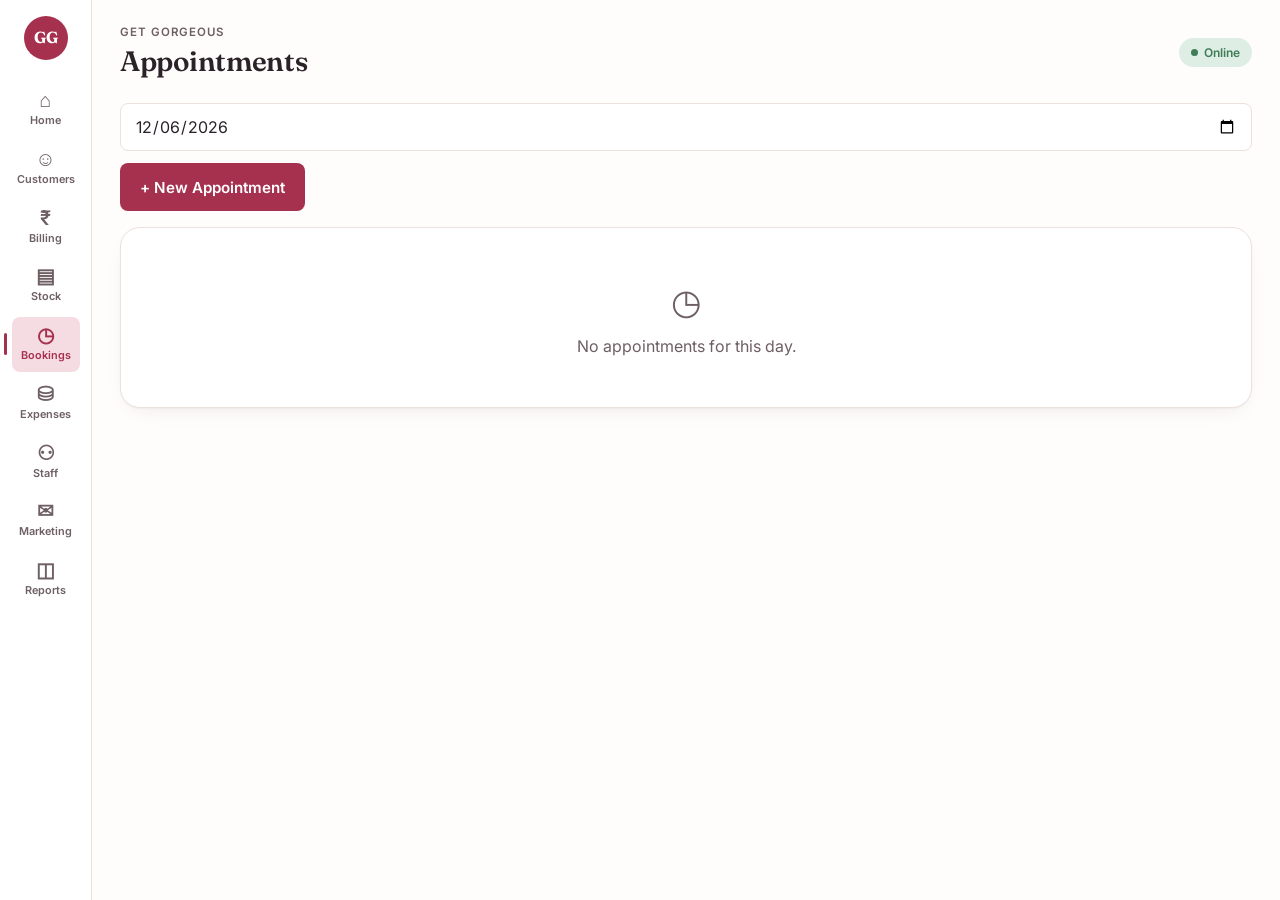
==== appointments.html @ 6c10d565 "first commit" ====
<!DOCTYPE html>
<html lang="en">
<head>
<meta charset="UTF-8">
<meta name="viewport" content="width=device-width, initial-scale=1, maximum-scale=1, user-scalable=no">
<title>Appointments — Get Gorgeous</title>
<link rel="manifest" href="manifest.json">
<link href="https://fonts.googleapis.com/css2?family=Fraunces:wght@600;700&family=Inter:wght@400;500;600;700&display=swap" rel="stylesheet">
<link rel="stylesheet" href="assets/css/style.css">
</head>
<body>
  <div class="app-shell">
    <nav class="sidebar" id="sidebar"></nav>
    <main class="main">
      <div class="topbar" id="topbar"></div>

      <div class="flex gap-12 mb-16" style="justify-content: space-between; flex-wrap: wrap;">
        <input type="date" id="dateFilter">
        <button class="btn btn-primary" onclick="openApptModal()">+ New Appointment</button>
      </div>

      <div class="card" style="padding:0;">
        <div id="apptList"></div>
      </div>
    </main>
  </div>

  <!-- Appointment Modal -->
  <dialog id="apptModal" style="border:none; border-radius: 20px; padding: 0; width: min(520px, 92vw);">
    <form method="dialog" id="apptForm" class="card" style="border:none; box-shadow:none;">
      <h2 class="mb-16">New Appointment</h2>
      <input type="hidden" id="apptId">
      <div class="field">
        <label>Customer *</label>
        <select id="apptCustomer" required></select>
      </div>
      <div class="field">
        <label>Services</label>
        <select id="apptServices" multiple size="4"></select>
        <div class="text-soft" style="font-size:0.78rem;">Ctrl/Cmd-click to select multiple</div>
      </div>
      <div class="grid grid-2">
        <div class="field"><label>Beautician</label><input id="apptBeautician" type="text"></div>
        <div class="field"><label>Date & Time *</label><input id="apptDateTime" type="datetime-local" required></div>
      </div>
      <div class="flex gap-12" style="justify-content: flex-end;">
        <button type="button" class="btn btn-ghost" onclick="document.getElementById('apptModal').close()">Cancel</button>
        <button type="submit" class="btn btn-primary">Save Appointment</button>
      </div>
    </form>
  </dialog>

  <script src="assets/js/db.js"></script>
  <script src="assets/js/shell.js"></script>
  <script src="assets/js/appointments.js"></script>
</body>
</html>
---- assets/css/style.css ----
/* ============================================
   Get Gorgeous — Design Tokens
   Signature: "vanity mirror" cards — soft rounded
   surfaces with a berry accent bar that lights up
   on the active section, echoing a lit mirror frame.
   ============================================ */

:root {
  /* Color */
  --bg: #FFFDFB;
  --surface: #FFFFFF;
  --surface-sunken: #F7F1EE;
  --ink: #2B2229;
  --ink-soft: #6E5F63;
  --line: #EBE1DD;

  --accent: #A6314F;        /* signature berry — active states, CTAs */
  --accent-ink: #FFFFFF;
  --accent-soft: #F5DCE2;   /* pale blush — badges, hover backgrounds */
  --gold: #A87C3F;          /* money / loyalty points */
  --gold-soft: #F1E4CE;
  --success: #3F7D58;
  --success-soft: #DFEEE4;
  --warn: #B85C1D;
  --warn-soft: #F6E3D3;
  --danger: #A6314F;

  /* Type */
  --font-display: 'Fraunces', Georgia, serif;
  --font-body: 'Inter', -apple-system, sans-serif;

  /* Scale */
  --radius-sm: 8px;
  --radius-md: 14px;
  --radius-lg: 20px;
  --shadow-card: 0 1px 2px rgba(43,34,41,0.04), 0 8px 24px -12px rgba(43,34,41,0.12);
  --touch-min: 48px;
}

* { box-sizing: border-box; }
html, body { height: 100%; }

body {
  margin: 0;
  background: var(--bg);
  color: var(--ink);
  font-family: var(--font-body);
  font-size: 16px;
  line-height: 1.45;
  -webkit-tap-highlight-color: transparent;
}

h1, h2, h3, .display {
  font-family: var(--font-display);
  font-weight: 600;
  letter-spacing: -0.01em;
  margin: 0;
  color: var(--ink);
}
h1 { font-size: 1.75rem; }
h2 { font-size: 1.3rem; }
h3 { font-size: 1.05rem; }

.eyebrow {
  font-size: 0.72rem;
  font-weight: 600;
  text-transform: uppercase;
  letter-spacing: 0.08em;
  color: var(--ink-soft);
}

/* ---------- App shell ---------- */
.app-shell {
  display: grid;
  grid-template-columns: 92px 1fr;
  height: 100vh;
  overflow: hidden;
}
@media (max-width: 720px) {
  .app-shell { grid-template-columns: 1fr; grid-template-rows: 1fr 76px; }
  .sidebar { order: 2; flex-direction: row !important; }
}

.sidebar {
  background: var(--surface);
  border-right: 1px solid var(--line);
  display: flex;
  flex-direction: column;
  align-items: center;
  padding: 16px 0;
  gap: 4px;
  overflow-y: auto;
}
.sidebar .brand {
  width: 44px; height: 44px;
  border-radius: 50%;
  background: var(--accent);
  color: #fff;
  display: flex; align-items: center; justify-content: center;
  font-family: var(--font-display);
  font-weight: 700;
  margin-bottom: 18px;
  flex-shrink: 0;
}
.nav-item {
  width: 68px;
  min-height: var(--touch-min);
  display: flex;
  flex-direction: column;
  align-items: center;
  justify-content: center;
  gap: 3px;
  padding: 8px 4px;
  border-radius: var(--radius-sm);
  color: var(--ink-soft);
  text-decoration: none;
  font-size: 0.68rem;
  font-weight: 600;
  position: relative;
  border: none;
  background: none;
  cursor: pointer;
}
.nav-item .icon { font-size: 1.25rem; line-height: 1; }
.nav-item.active {
  color: var(--accent);
  background: var(--accent-soft);
}
.nav-item.active::before {
  content: "";
  position: absolute;
  left: -8px; top: 50%; transform: translateY(-50%);
  width: 3px; height: 22px;
  background: var(--accent);
  border-radius: 2px;
}
@media (max-width: 720px) {
  .nav-item.active::before { left: 50%; top: -8px; transform: translateX(-50%); width: 22px; height: 3px; }
}

.main {
  overflow-y: auto;
  padding: 24px 28px 90px;
}
.topbar {
  display: flex;
  align-items: center;
  justify-content: space-between;
  margin-bottom: 22px;
  gap: 12px;
  flex-wrap: wrap;
}
.sync-pill {
  display: inline-flex; align-items: center; gap: 6px;
  font-size: 0.75rem; font-weight: 600;
  padding: 6px 12px; border-radius: 999px;
  background: var(--success-soft); color: var(--success);
}
.sync-pill.offline { background: var(--warn-soft); color: var(--warn); }
.sync-pill .dot { width: 7px; height: 7px; border-radius: 50%; background: currentColor; }

/* ---------- Cards / surfaces ---------- */
.card {
  background: var(--surface);
  border: 1px solid var(--line);
  border-radius: var(--radius-lg);
  box-shadow: var(--shadow-card);
  padding: 18px;
}
.grid {
  display: grid;
  gap: 14px;
}
.grid-4 { grid-template-columns: repeat(4, 1fr); }
.grid-3 { grid-template-columns: repeat(3, 1fr); }
.grid-2 { grid-template-columns: repeat(2, 1fr); }
@media (max-width: 900px) { .grid-4 { grid-template-columns: repeat(2, 1fr); } .grid-3 { grid-template-columns: repeat(2, 1fr); } }
@media (max-width: 560px) { .grid-4, .grid-3, .grid-2 { grid-template-columns: 1fr; } }

.stat-card .value {
  font-family: var(--font-display);
  font-size: 1.9rem;
  font-weight: 600;
  margin-top: 4px;
}
.stat-card .label { color: var(--ink-soft); font-size: 0.82rem; }
.stat-card.gold .value { color: var(--gold); }
.stat-card.accent .value { color: var(--accent); }

/* ---------- Forms ---------- */
label { font-size: 0.82rem; font-weight: 600; color: var(--ink-soft); display: block; margin-bottom: 6px; }
input, select, textarea {
  width: 100%;
  min-height: var(--touch-min);
  padding: 10px 14px;
  border: 1.5px solid var(--line);
  border-radius: var(--radius-sm);
  background: var(--surface);
  color: var(--ink);
  font-family: var(--font-body);
  font-size: 1rem;
}
input:focus, select:focus, textarea:focus {
  outline: none;
  border-color: var(--accent);
  box-shadow: 0 0 0 3px var(--accent-soft);
}
.field { margin-bottom: 14px; }

.btn {
  min-height: var(--touch-min);
  padding: 10px 20px;
  border-radius: var(--radius-sm);
  border: none;
  font-family: var(--font-body);
  font-weight: 600;
  font-size: 0.95rem;
  cursor: pointer;
  display: inline-flex;
  align-items: center;
  gap: 8px;
  justify-content: center;
}
.btn-primary { background: var(--accent); color: #fff; }
.btn-primary:active { background: #8A2841; }
.btn-secondary { background: var(--surface-sunken); color: var(--ink); }
.btn-ghost { background: transparent; color: var(--ink-soft); }
.btn:focus-visible { outline: 2px solid var(--accent); outline-offset: 2px; }

/* ---------- Tables / lists ---------- */
.list-row {
  display: flex; align-items: center; justify-content: space-between;
  padding: 14px 4px;
  border-bottom: 1px solid var(--line);
  min-height: var(--touch-min);
}
.list-row:last-child { border-bottom: none; }
.badge {
  font-size: 0.7rem; font-weight: 700;
  padding: 3px 9px; border-radius: 999px;
  background: var(--accent-soft); color: var(--accent);
  text-transform: uppercase; letter-spacing: 0.03em;
}
.badge.gold { background: var(--gold-soft); color: var(--gold); }
.badge.success { background: var(--success-soft); color: var(--success); }
.badge.warn { background: var(--warn-soft); color: var(--warn); }

/* ---------- Empty state ---------- */
.empty-state {
  text-align: center;
  padding: 48px 20px;
  color: var(--ink-soft);
}
.empty-state .icon { font-size: 2.2rem; margin-bottom: 8px; }

/* ---------- Utility ---------- */
.flex { display: flex; align-items: center; }
.gap-8 { gap: 8px; }
.gap-12 { gap: 12px; }
.mt-16 { margin-top: 16px; }
.mb-16 { margin-bottom: 16px; }
.text-soft { color: var(--ink-soft); }
.text-right { text-align: right; }

@media (prefers-reduced-motion: no-preference) {
  .card, .nav-item, .btn { transition: background-color 0.15s ease, box-shadow 0.15s ease, border-color 0.15s ease; }
}
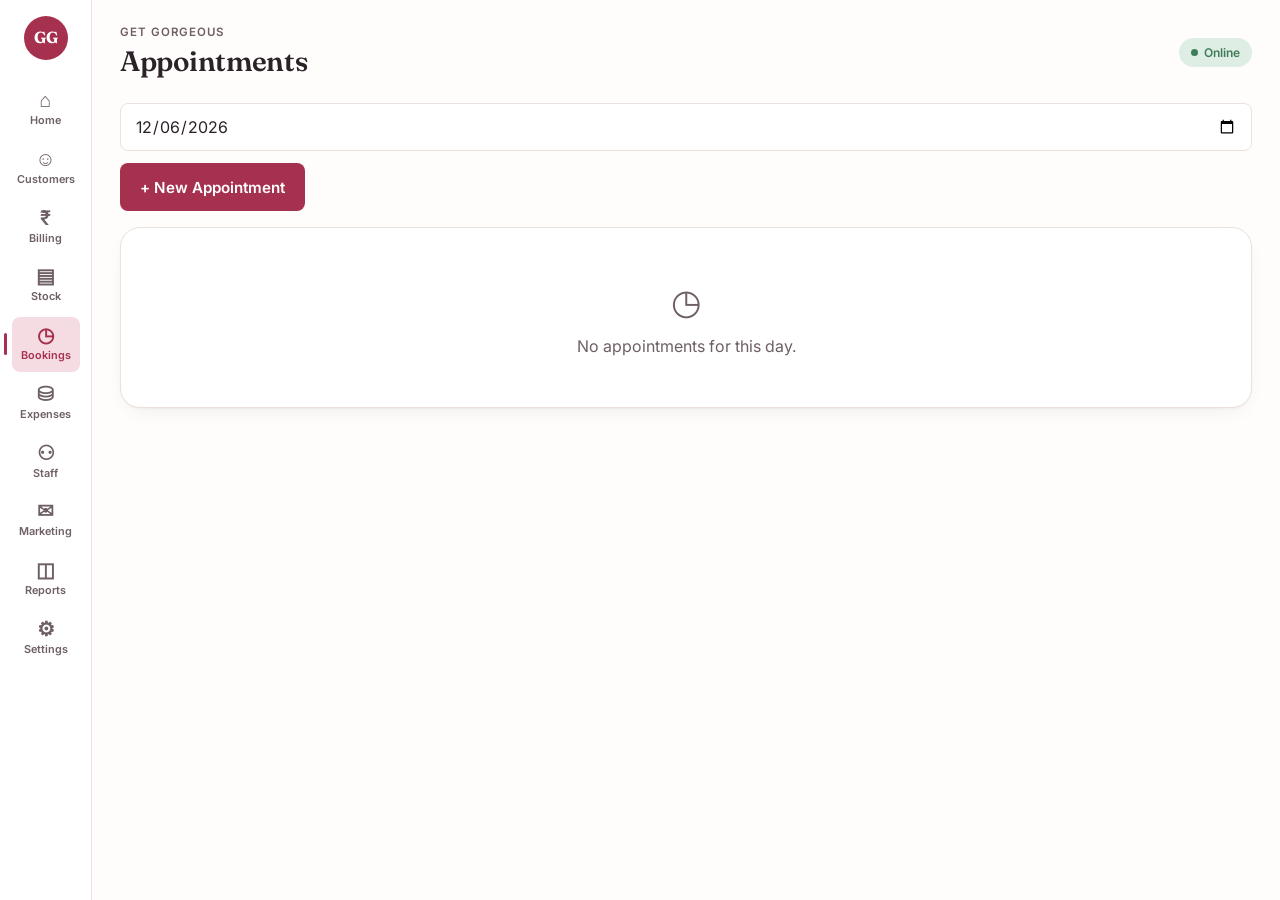
==== commit 1e08db7e: "second commit" ====
--- a/appointments.html
+++ b/appointments.html
@@ -52,6 +52,8 @@
 
   <script src="assets/js/db.js"></script>
   <script src="assets/js/shell.js"></script>
+  <script src="assets/js/sync.js"></script>
+  <script src="assets/js/reminders.js"></script>
   <script src="assets/js/appointments.js"></script>
 </body>
 </html>
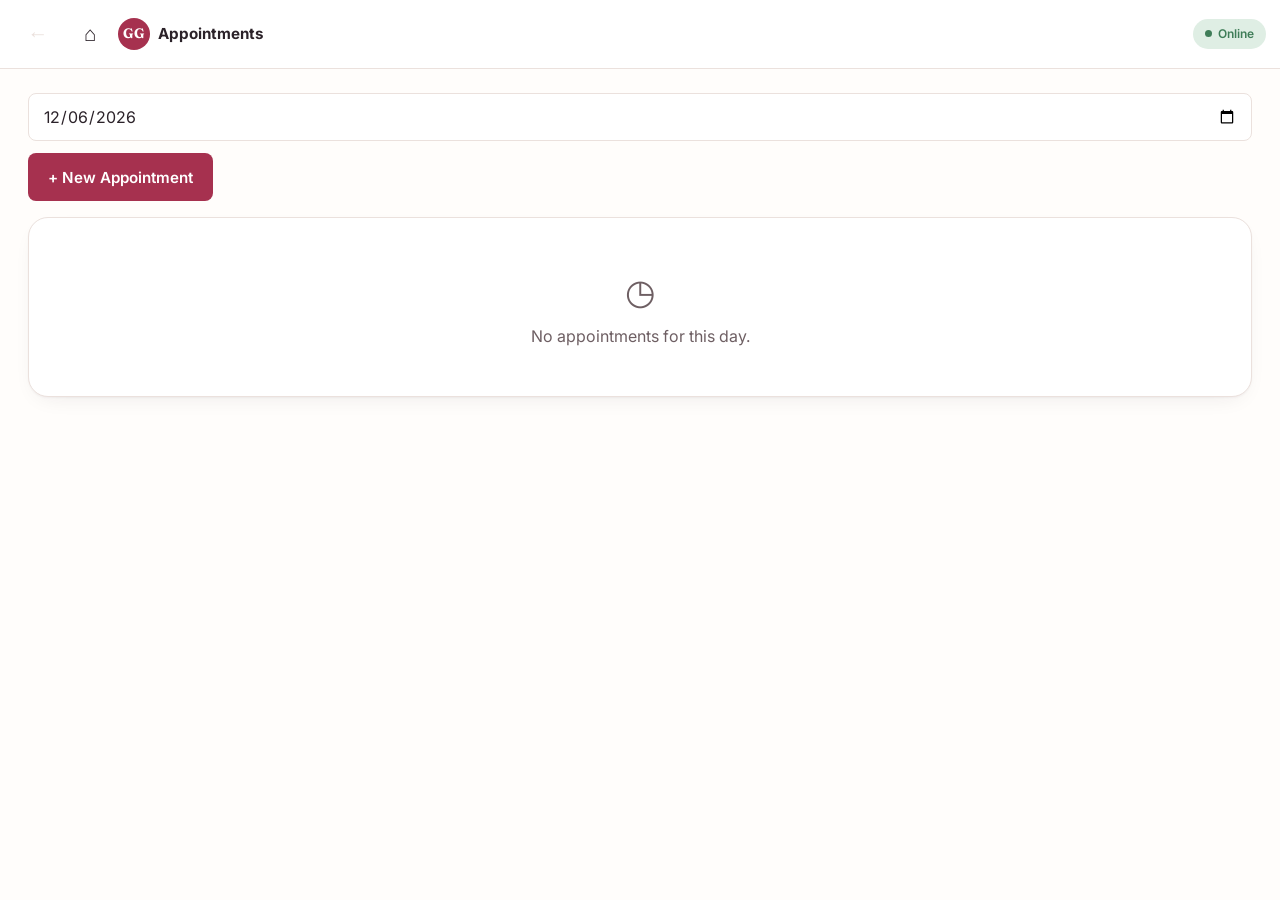
==== commit d2912331: "commit" ====
--- a/appointments.html
+++ b/appointments.html
@@ -10,9 +10,8 @@
 </head>
 <body>
   <div class="app-shell">
-    <nav class="sidebar" id="sidebar"></nav>
+    <div class="top-nav-bar" id="topNavBar"></div>
     <main class="main">
-      <div class="topbar" id="topbar"></div>
 
       <div class="flex gap-12 mb-16" style="justify-content: space-between; flex-wrap: wrap;">
         <input type="date" id="dateFilter">
--- a/assets/css/style.css
+++ b/assets/css/style.css
@@ -69,78 +69,57 @@
   color: var(--ink-soft);
 }
 
-/* ---------- App shell ---------- */
+/* ---------- App shell (single column — sidebar replaced by top nav bar) ---------- */
 .app-shell {
-  display: grid;
-  grid-template-columns: 92px 1fr;
   height: 100vh;
   overflow: hidden;
-}
-@media (max-width: 720px) {
-  .app-shell { grid-template-columns: 1fr; grid-template-rows: 1fr 76px; }
-  .sidebar { order: 2; flex-direction: row !important; }
-}
-
-.sidebar {
-  background: var(--surface);
-  border-right: 1px solid var(--line);
   display: flex;
   flex-direction: column;
-  align-items: center;
-  padding: 16px 0;
+}
+
+.top-nav-bar {
+  display: flex;
+  align-items: center;
   gap: 4px;
-  overflow-y: auto;
-}
-.sidebar .brand {
-  width: 44px; height: 44px;
+  padding: 10px 14px;
+  background: var(--surface);
+  border-bottom: 1px solid var(--line);
+  flex-shrink: 0;
+}
+.top-nav-btn {
+  width: var(--touch-min);
+  height: var(--touch-min);
+  display: flex;
+  align-items: center;
+  justify-content: center;
+  border-radius: 50%;
+  border: none;
+  background: none;
+  color: var(--ink);
+  font-size: 1.3rem;
+  cursor: pointer;
+  text-decoration: none;
+  flex-shrink: 0;
+}
+.top-nav-btn:active { background: var(--surface-sunken); }
+.top-nav-btn.disabled { color: var(--line); pointer-events: none; }
+.top-nav-brand {
+  width: 32px; height: 32px;
   border-radius: 50%;
   background: var(--accent);
   color: #fff;
   display: flex; align-items: center; justify-content: center;
   font-family: var(--font-display);
   font-weight: 700;
-  margin-bottom: 18px;
+  font-size: 0.85rem;
+  margin-right: 4px;
   flex-shrink: 0;
-}
-.nav-item {
-  width: 68px;
-  min-height: var(--touch-min);
-  display: flex;
-  flex-direction: column;
-  align-items: center;
-  justify-content: center;
-  gap: 3px;
-  padding: 8px 4px;
-  border-radius: var(--radius-sm);
-  color: var(--ink-soft);
-  text-decoration: none;
-  font-size: 0.68rem;
-  font-weight: 600;
-  position: relative;
-  border: none;
-  background: none;
-  cursor: pointer;
-}
-.nav-item .icon { font-size: 1.25rem; line-height: 1; }
-.nav-item.active {
-  color: var(--accent);
-  background: var(--accent-soft);
-}
-.nav-item.active::before {
-  content: "";
-  position: absolute;
-  left: -8px; top: 50%; transform: translateY(-50%);
-  width: 3px; height: 22px;
-  background: var(--accent);
-  border-radius: 2px;
-}
-@media (max-width: 720px) {
-  .nav-item.active::before { left: 50%; top: -8px; transform: translateX(-50%); width: 22px; height: 3px; }
 }
 
 .main {
   overflow-y: auto;
   padding: 24px 28px 90px;
+  flex: 1;
 }
 .topbar {
   display: flex;
@@ -158,6 +137,40 @@
 }
 .sync-pill.offline { background: var(--warn-soft); color: var(--warn); }
 .sync-pill .dot { width: 7px; height: 7px; border-radius: 50%; background: currentColor; }
+
+/* ---------- Launcher (home.html icon grid) ---------- */
+.launcher-grid {
+  display: grid;
+  grid-template-columns: repeat(4, 1fr);
+  gap: 14px;
+}
+@media (max-width: 720px) { .launcher-grid { grid-template-columns: repeat(3, 1fr); } }
+@media (max-width: 480px) { .launcher-grid { grid-template-columns: repeat(2, 1fr); } }
+.launcher-tile {
+  display: flex;
+  flex-direction: column;
+  align-items: center;
+  justify-content: center;
+  gap: 10px;
+  padding: 24px 10px;
+  border-radius: var(--radius-lg);
+  background: var(--surface);
+  border: 1px solid var(--line);
+  box-shadow: var(--shadow-card);
+  text-decoration: none;
+  color: var(--ink);
+  min-height: 110px;
+}
+.launcher-tile:active { background: var(--surface-sunken); }
+.launcher-tile .icon {
+  width: 48px; height: 48px;
+  border-radius: 50%;
+  background: var(--accent-soft);
+  color: var(--accent);
+  display: flex; align-items: center; justify-content: center;
+  font-size: 1.5rem;
+}
+.launcher-tile .label { font-size: 0.85rem; font-weight: 600; text-align: center; }
 
 /* ---------- Cards / surfaces ---------- */
 .card {
@@ -263,5 +276,5 @@
 .text-right { text-align: right; }
 
 @media (prefers-reduced-motion: no-preference) {
-  .card, .nav-item, .btn { transition: background-color 0.15s ease, box-shadow 0.15s ease, border-color 0.15s ease; }
-}
+  .card, .top-nav-btn, .launcher-tile, .btn { transition: background-color 0.15s ease, box-shadow 0.15s ease, border-color 0.15s ease; }
+}
